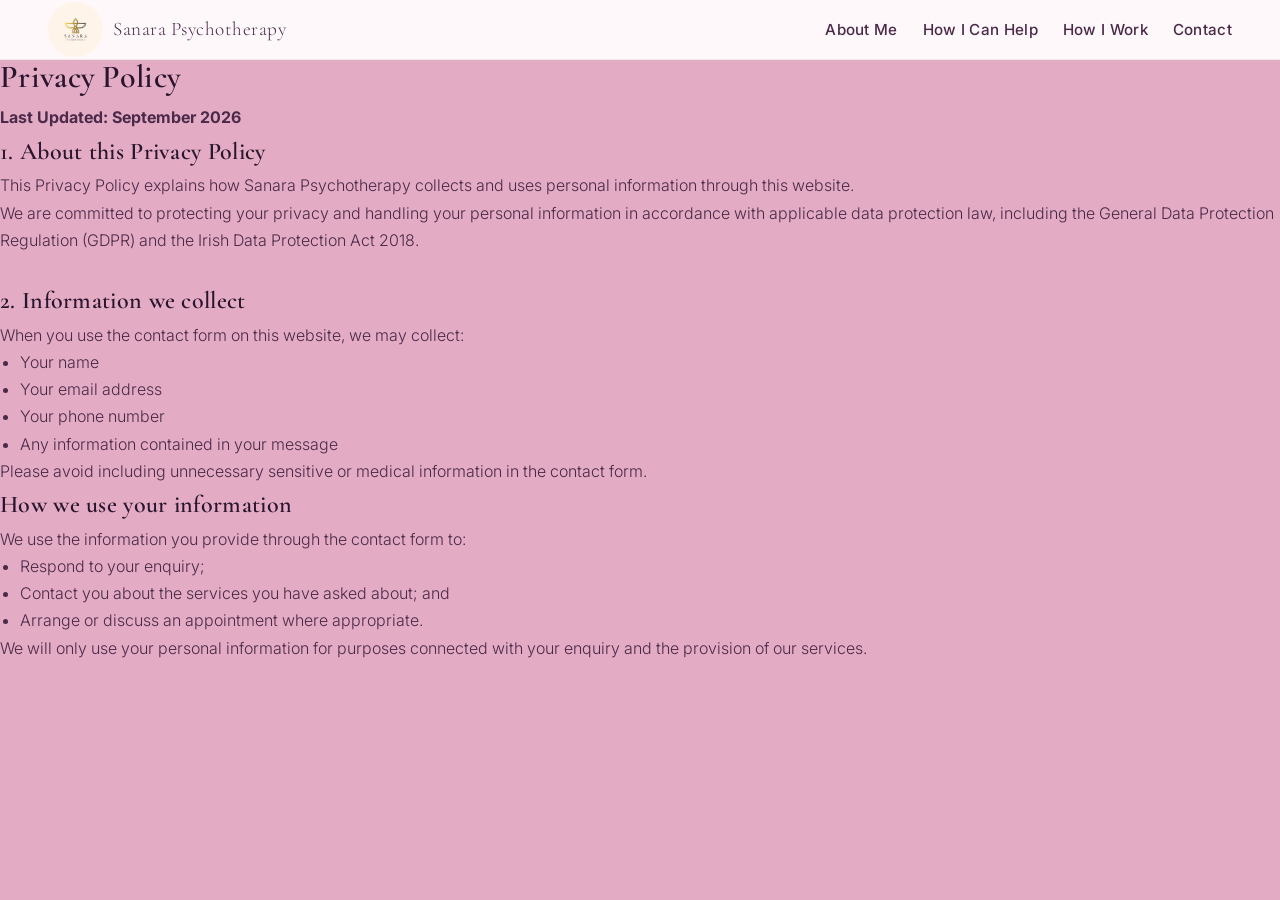
==== privacypolicy.html @ 7e59de57 "Update privacypolicy.html" ====
<!DOCTYPE html>
<html lang="en">
<head>
  <meta charset="UTF-8" />
  <link rel="stylesheet" href="styles.css">
  
  <link rel="preconnect" href="https://fonts.googleapis.com">
  <link rel="preconnect" href="https://fonts.gstatic.com" crossorigin>
  <link href="https://fonts.googleapis.com/css2?family=Cormorant+Garamond:wght@400;500;600&family=Inter:wght@300;400;500;600&display=swap" rel="stylesheet">

  <title>Sanara Psychotherapy Privacy Policy</title>

</head>
  <body>
    
    <!-- NAV BAR -->
    <nav>
        <div class="nav-logo">
          <img src="images/sanara-logo.png" alt="Sanara Psychotherapy">
          Sanara Psychotherapy
        </div>
      <div class="nav-links">
        <a href="#about">About Me</a>
        <a href="#howicanhelp">How I Can Help</a>
        <a href="#practicalinfo">How I Work</a>
        <a href="#contact">Contact</a>
      </div>
      
      <button
        class="hamburger"
        type="button"
        aria-label="Open navigation menu"
        aria-expanded="false"
        aria-controls="mobile-menu"
      >
        <span></span>
        <span></span>
        <span></span>
      </button>
    
      <div class="mobile-menu" id="mobile-menu">
        <a href="#about">About Me</a>
        <a href="#services">How I Can Help</a>
        <a href="#fees">Fees</a>
        <a href="#contact">Contact</a>
      </div>
    </nav>

    <h1>Privacy Policy</h1>

    <p><strong>Last Updated: September 2026</strong></p>
    <h2>1. About this Privacy Policy</h2>
    <p>This Privacy Policy explains how Sanara Psychotherapy collects and uses personal information through this website.</p>

    <p>We are committed to protecting your privacy and handling your personal information in accordance with applicable data protection law, 
      including the General Data Protection Regulation (GDPR) and the Irish Data Protection Act 2018.</p>

    <br>
    
    <h2>2. Information we collect</h2>
    <p>When you use the contact form on this website, we may collect:</p>
    <ul>
      <li>Your name</li>
      <li>Your email address</li>
      <li>Your phone number</li>
      <li>Any information contained in your message</li>
    </ul>
    <p>Please avoid including unnecessary sensitive or medical information in the contact form.</p>

    <h2>How we use your information</h2>
    <p>We use the information you provide through the contact form to:</p>
    <ul>
      <li>Respond to your enquiry;</li>
      <li>Contact you about the services you have asked about; and</li>
      <li>Arrange or discuss an appointment where appropriate.</li>
    </ul>
    <p>We will only use your personal information for purposes connected with your enquiry and the provision of our services.</p>
  </body>
</html>
---- styles.css ----
*{
  margin:0;
  padding:0;
  box-sizing:border-box;
}

html{
  scroll-behavior:smooth;
}

.reveal{
  opacity:0;
  transform:translateY(20px);
  transition:all 0.8s ease;
}

.reveal.active{
  opacity:1;
  transform:translateY(0);
}

body{
  font-family: 'Inter', sans-serif;
  background:#e3acc4;
  color:#4b2948;
  padding-top:50px;
  line-height:1.7;
  font-weight:300;
  overflow-x:hidden;
}

h1,h2,h3{
  font-family:'Cormorant Garamond', serif;
  font-weight:600;
  color:#29152d;
  letter-spacing:0.3px;
}

a {
  text-decoration:none;
  color:inherit;
}

    img{
      max-width:100%;
      display:block;
    }

    .container{
      width:90%;
      max-width:1100px;
      margin:auto;
    }

    section{
    padding:90px 0;
    position:relative;
  }

  section::after{
    content:"";
    width:80px;
    height:1px;
    background:#d7ddd2;
    position:absolute;
    bottom:0;
    left:50%;
    display:none;
    transform:translateX(-50%);
  }

  section:last-of-type::after{
    display:none;
  }

  .section-title{
    font-size:3.2rem;
    margin-bottom:30px;
    line-height:1.1;
    color:#29152d;
  }

/* NAV */

    nav{
      position:fixed;
      top:0;
      width:100%;
      height:60px;
      background:#fff8fb;
      backdrop-filter:blur(14px);
      display:flex;
      justify-content:space-between;
      align-items:center;
      padding:0px 48px;
      z-index:999;
      border-bottom:1px solid rgba(43,56,35,0.08);
    }

    .nav-logo img{
    height:55px;
    width:auto;
    opacity:0.95;
    object-fit:contain;
    border-radius:50%;
  }

    .nav-logo{
    display:flex;
    align-items:center;
    gap:10px;
    font-family:'Cormorant Garamond', serif;
    font-size:1.2rem;
    letter-spacing:0.5px;
    }

    .nav-links{
      display:flex;
      gap:25px;
    }

    .nav-links a:hover{
      opacity:0.6;
    }

    .nav-links a{
      position:relative;
      font-weight:500;
      font-size:0.95rem;
      letter-spacing:0.3px;
    }
    
    .nav-links a::after{
      content:"";
      position:absolute;
      left:0;
      bottom:-6px;
      width:0;
      height:1px;
      background:#361f33;
      transition:width 0.3s ease;
    }
    
    .nav-links a:hover::after{
      width:100%;
    }

/* MOBILE NAV BAR  */

.mobile-menu {
  display: none;
}

.hamburger {
  display: none;
  width: 34px;
  height: 44px;
  padding: 8px;
  border: none;
  background: transparent;
  cursor: pointer;
  flex-direction: column;
  justify-content: center;
  align-items: center;
  gap: 5px;
}

.hamburger span {
  display: block;
  width: 24px;
  height: 2px;
  background: #3f2140;
  transition: all 0.3s ease;
}

/* HERO */

    .logo{
      width:190px;
      height:190px;
      object-fit:cover;
      border-radius: 50%;
      margin:0 auto 30px;
      margin-top: 10px;
    }

    .hero{
      position:relative;
      min-height:90vh;
      background:
        url('images/beach2.jpg') center/cover no-repeat;
      display:flex;
      align-items:center;
      justify-content:center;
      text-align:center;
      color:white;
      padding:0px 20px 10px;
      isolation:isolate;
    }

    .hero::before{
      content:"";
      position:absolute;
      inset:0;
      background:rgba(255,248,251,0.35);
      z-index:-1;
    }

    .hero-content{
      max-width:850px;
      padding:10px;
      animation:fadeInUp 1.2s ease;
    }

    .hero h1{
      font-size:2.6rem;
      color:white;
      margin-bottom:12px;
      text-shadow:0 2px 12px rgba(41,21,45,0.25);
      line-height:1.1;
    }

    .tagline{
      font-size:1.3rem;
      margin-bottom:35px;
      font-style:italic;
      text-shadow:0 2px 12px rgba(41,21,45,0.25);
      color:#f4f4f4;
    }

/* INTRO */

    .intro {
      background: #f7dce8;
      padding-top: 30px;
      padding-bottom:40px;
      text-align: center;
    } 

    .btn{
      display:inline-block;
      background: #4b2948;
      color:white;
      padding: 14px 30px;
      border-radius:50px;
      font-weight:600;
      letter-spacing: 0.3px;
      transition:all 0.35s ease;
      box-shadow:0 10px 25px rgba(0,0,0,0.08);
      margin:10px 0 30px;
      text-decoration: none;
    }

      .btn:hover{
    background: #752b6d;
    transform:translateY(-3px);
    box-shadow: 0 12px 25px rgba(75, 41, 72, 0.2);
  }


/* ABOUT */

.about{
  background:#fff8fb;
  position:relative;
  display:block;
  width:100%;
  padding-top:40px;
}

.about-image{
  float:left;
  width:36%;
  margin:5px 45px 25px 0;
}

.about-image img{
  width:100%;
  height:550px;
  object-fit: cover;
  object-position: center bottom;
  border-radius:30px;
  box-shadow: 0 20px 50px rgba(75, 41, 72, 0.12);
}

/* QUALIFICATIONS */

.qualifications{
  background:#f7dce8;
    }

  ul{
    padding-left:20px;
  }

.qual-images {
  width:180px;
}

.qual-images img {
  width:100%;
  height:auto;
  object-fit:contain;
}

/* WHY SANARA */

.whysanara{
  background:#f9e8f0;
}

.why-sanara-layout{
  display:grid;
  grid-template-columns:1fr 36%;
  gap:60px;
  align-items:center;
}

.why-sanara-text{
  max-width:650px;
}

.cblossom-image{
  width:100%;
}

.cblossom-image img{
  width:100%;
  height:350px;
  object-fit: cover;
  object-position: center;
  border-radius:30px;
  box-shadow: 0 20px 50px rgba(75, 41, 72, 0.12);
}


/* HOW I WORK */

.howiwork{
  background:
  url('images/pinkandblue.jpg') center/cover no-repeat;
  isolation:isolate;
    }

.howiwork::before{
  content:"";
  position:absolute;
  inset:0;
  background:rgba(255,248,251,0.45);
  z-index:-1;
}

/* HOW I CAN HELP */

.howicanhelp{
  background:#f1d1df;
}

.qual-card{
  background:white;
  padding:40px;
  border-radius:24px;
  border:1px solid rgba(43,56,35,0.06);
  box-shadow:0 8px 30px rgba(0,0,0,0.04);
  transition:0.3s ease;
}

    .qual-card:hover{
  transform:translateY(-5px);
}

.qual-card h3{
  margin-bottom:20px;
  font-size:2rem;
}

.help-grid {
  display: grid;
  grid-template-columns: repeat(2, 1fr);
  gap: 25px;
  margin-top: 40px;
  align-items: start;
}

/* .help-grid .card {
  width: 100%;
  height: 100%;
  box-sizing: border-box;
} */

.help-card {
  background: #ffffff;
  border: 1px solid rgba(75, 41, 72, 0.15);
  border-radius: 8px;
  overflow: hidden;
  transition: box-shadow 0.3s ease;
}

.help-card:hover {
  box-shadow: 0 6px 20px rgba(75, 41, 72, 0.08);
}

.help-header {
  width: 100%;
  border: none;
  background: transparent;
  padding: 24px 28px;

  display: flex;
  align-items: center;
  justify-content: space-between;

  text-align: left;
  cursor: pointer;

  font-family: "Cormorant Garamond", serif;
  font-size: 1.5rem;
  font-weight: 500;
  color: #4b2948;

  transition: background 0.3s ease;
}

.help-header:hover {
  background: rgba(75, 41, 72, 0.04);
}

.accordion-icon {
  font-family: "Inter", sans-serif;
  font-size: 1.5rem;
  font-weight: 300;
  line-height: 1;

  transition: transform 0.3s ease;
}

.help-content {
  max-height:0;
  overflow:hidden;
  opacity:0;
  transition: max-height 0.4s ease, opacity 0.3s ease;
  /* display: grid;
  grid-template-rows: 0fr;
  transition: grid-template-rows 0.4s ease; */
}

.help-content p{
  margin:0;
  padding:0 28px 16px;
  line-height:1.7;
}

.help-content p:first-child{
  padding-top:5px;
}

/* open accordion */

.help-card.open .help-content {
  max-height:500px;
  opacity:1;
  padding-bottom:10px;
}

.help-card.open .accordion-icon {
  transform: rotate(45deg);
}

.help-card.open .help-header {
  background: rgba(75, 41, 72, 0.03);
}

/* mobile help cards */

@media (max-width: 768px) {

  .help-grid {
    grid-template-columns: 1fr;
    gap: 12px;
  }

  .help-header {
    padding: 20px;
    font-size: 1.35rem;
  }

  .help-content p {
    padding-left: 20px;
    padding-right: 20px;
  }
}

/* CTA */

.cta{
  background:#f7dce8;
}

/* PRACTICAL INFO */

.practicalinfo{
  background:#f9e8f0;
}

.room-image{
  float:right;
  width:36%;
  margin:5px 45px 25px 0;
}

.room-image img{
  width:100%;
  height:400px;
  object-fit: cover;
  object-position: center bottom;
  border-radius:30px;
  box-shadow: 0 20px 50px rgba(75, 41, 72, 0.12);
}

/* CONTACT */

.contact{
  background:#fff8fb;
}

.contact-wrapper{
  display:grid;
  grid-template-columns:1fr 1fr;
  gap:60px;
  margin-top:50px;
  align-items:start;
}

  .contact-details p{
    margin-bottom:24px;
  }

.contact-details a{
  color:#000000;
  display: inline-block;
  text-decoration: none;
  transition: all 0.3s ease;
}

.contact-details a:hover{
  color: #6ab6f7;
  transform: translateX(4px);
}

.contact-icon {
  width: 20px;
  height: 20px;
  transition: all 0.3s ease;
}

.contact-container {
  display: flex;
  align-items: center;
  gap: 8px;
}

  form{
    width:100%;
    display:flex;
    flex-direction:column;
    background:rgba(255,255,255,0.25);
    padding:30px;
    border-radius:15px;
  }

  input,
  textarea{
    width:100%;
    padding:18px;
    margin-bottom:18px;
    border:none;
    border-radius:14px;
    font-family:'Cormorant', serif;
  }

      input:focus,
  textarea:focus{
    outline:none;
    background:white;
    box-shadow:0 0 0 2px rgba(43,56,35,0.12);
  }

  textarea{
    min-height:180px;
    resize:vertical;
  }

  button{
    width:100%;
    padding:12px;
    border:none;
    border-radius:10px;
    background:#630558;
    color:white;
    cursor:pointer;
  }

  fieldset{
    border:none;
    padding:0;
  }


/* FOOTER */

footer{
  background:#29152d;
  color: white;
  padding: 50px 20px;
  text-align: center;
}

  footer p{
    margin-bottom:10px;
  }

.footer-link {
  display: inline-flex;
  align-items: center;
  justify-content: center;
  text-decoration: none;
}

.footer-icon {
  width: 30px;
  height: 30px;
  transition: all 0.3s ease;
}

.footer-link:hover .footer-icon {
  stroke: #752b6d;
  transform: scale(1.1);
}
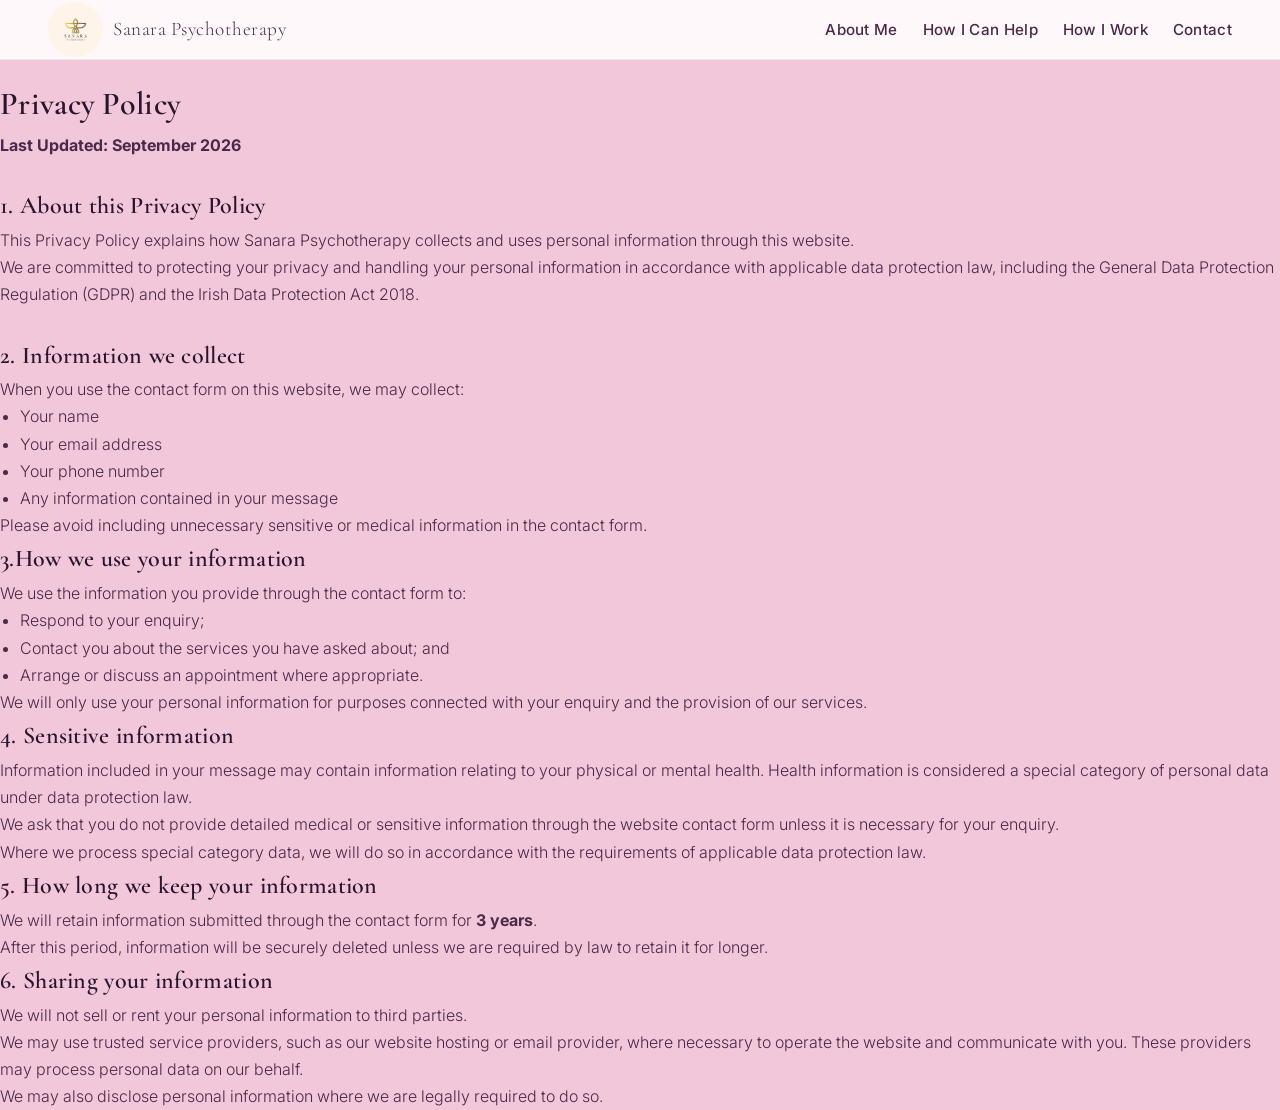
==== commit d9a8f5a3: "Update privacypolicy.html" ====
--- a/privacypolicy.html
+++ b/privacypolicy.html
@@ -46,9 +46,11 @@
       </div>
     </nav>
 
+    <br>
     <h1>Privacy Policy</h1>
 
     <p><strong>Last Updated: September 2026</strong></p>
+    <br>
     <h2>1. About this Privacy Policy</h2>
     <p>This Privacy Policy explains how Sanara Psychotherapy collects and uses personal information through this website.</p>
 
@@ -67,7 +69,7 @@
     </ul>
     <p>Please avoid including unnecessary sensitive or medical information in the contact form.</p>
 
-    <h2>How we use your information</h2>
+    <h2>3.How we use your information</h2>
     <p>We use the information you provide through the contact form to:</p>
     <ul>
       <li>Respond to your enquiry;</li>
@@ -75,6 +77,22 @@
       <li>Arrange or discuss an appointment where appropriate.</li>
     </ul>
     <p>We will only use your personal information for purposes connected with your enquiry and the provision of our services.</p>
+
+    <h2>4. Sensitive information</h2>
+    <p>Information included in your message may contain information relating to your physical or mental health. 
+      Health information is considered a special category of personal data under data protection law.</p>
+    <p>We ask that you do not provide detailed medical or sensitive information through the website contact form unless it is necessary for your enquiry.</p>
+    <p>Where we process special category data, we will do so in accordance with the requirements of applicable data protection law.</p>
+
+    <h2>5. How long we keep your information</h2>
+    <p>We will retain information submitted through the contact form for <b>3 years</b>.</p>
+    <p>After this period, information will be securely deleted unless we are required by law to retain it for longer.</p>
+
+    <h2>6. Sharing your information</h2>
+    <p>We will not sell or rent your personal information to third parties.</p>
+    <p>We may use trusted service providers, such as our website hosting or email provider, 
+      where necessary to operate the website and communicate with you. These providers may process personal data on our behalf.</p>
+    <p>We may also disclose personal information where we are legally required to do so.</p>
   </body>
 </html>
 
--- a/styles.css
+++ b/styles.css
@@ -21,7 +21,7 @@
 
 body{
   font-family: 'Inter', sans-serif;
-  background:#e3acc4;
+  background:#f2c7da;
   color:#4b2948;
   padding-top:50px;
   line-height:1.7;
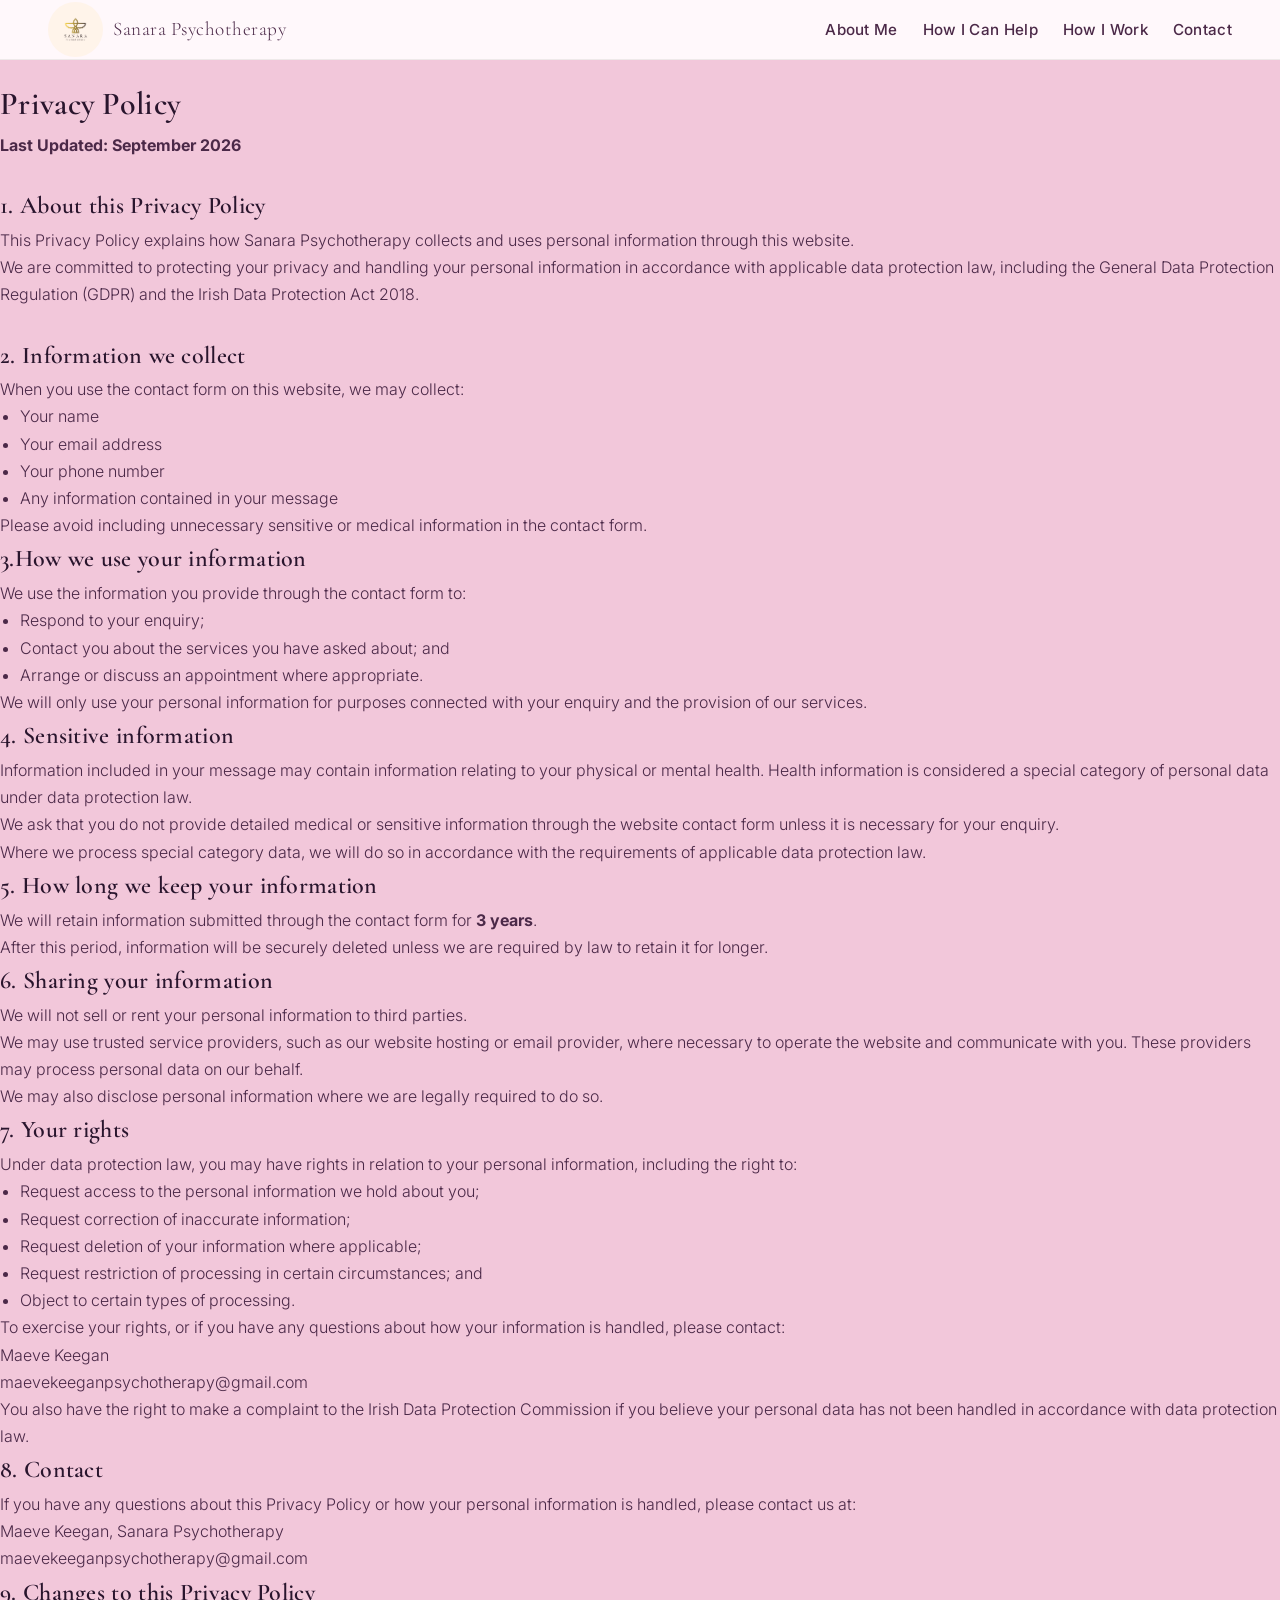
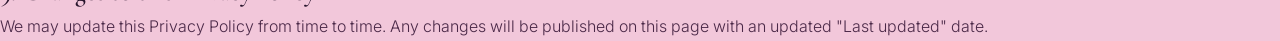
==== commit bc97424e: "private policy written" ====
--- a/privacypolicy.html
+++ b/privacypolicy.html
@@ -93,8 +93,28 @@
     <p>We may use trusted service providers, such as our website hosting or email provider, 
       where necessary to operate the website and communicate with you. These providers may process personal data on our behalf.</p>
     <p>We may also disclose personal information where we are legally required to do so.</p>
+
+    <h2>7. Your rights</h2>
+    <p>Under data protection law, you may have rights in relation to your personal information, including the right to:</p>
+    <ul>
+      <li>Request access to the personal information we hold about you;</li>
+      <li>Request correction of inaccurate information;</li>
+      <li>Request deletion of your information where applicable;</li>
+      <li>Request restriction of processing in certain circumstances; and</li>
+      <li>Object to certain types of processing.</li>
+    </ul>
+    <p>To exercise your rights, or if you have any questions about how your information is handled, please contact:</p>
+    <p>Maeve Keegan</p>
+    <p>maevekeeganpsychotherapy@gmail.com</p>
+    <p>You also have the right to make a complaint to the Irish Data Protection Commission if you believe your personal data has not 
+      been handled in accordance with data protection law.</p>
+
+    <h2>8. Contact</h2>
+    <p>If you have any questions about this Privacy Policy or how your personal information is handled, please contact us at:</p>
+    <p>Maeve Keegan, Sanara Psychotherapy</p>
+    <p>maevekeeganpsychotherapy@gmail.com</p>
+
+    <h2>9. Changes to this Privacy Policy</h2>
+    <p>We may update this Privacy Policy from time to time. Any changes will be published on this page with an updated "Last updated" date.</p>
   </body>
 </html>
-
-    
-    
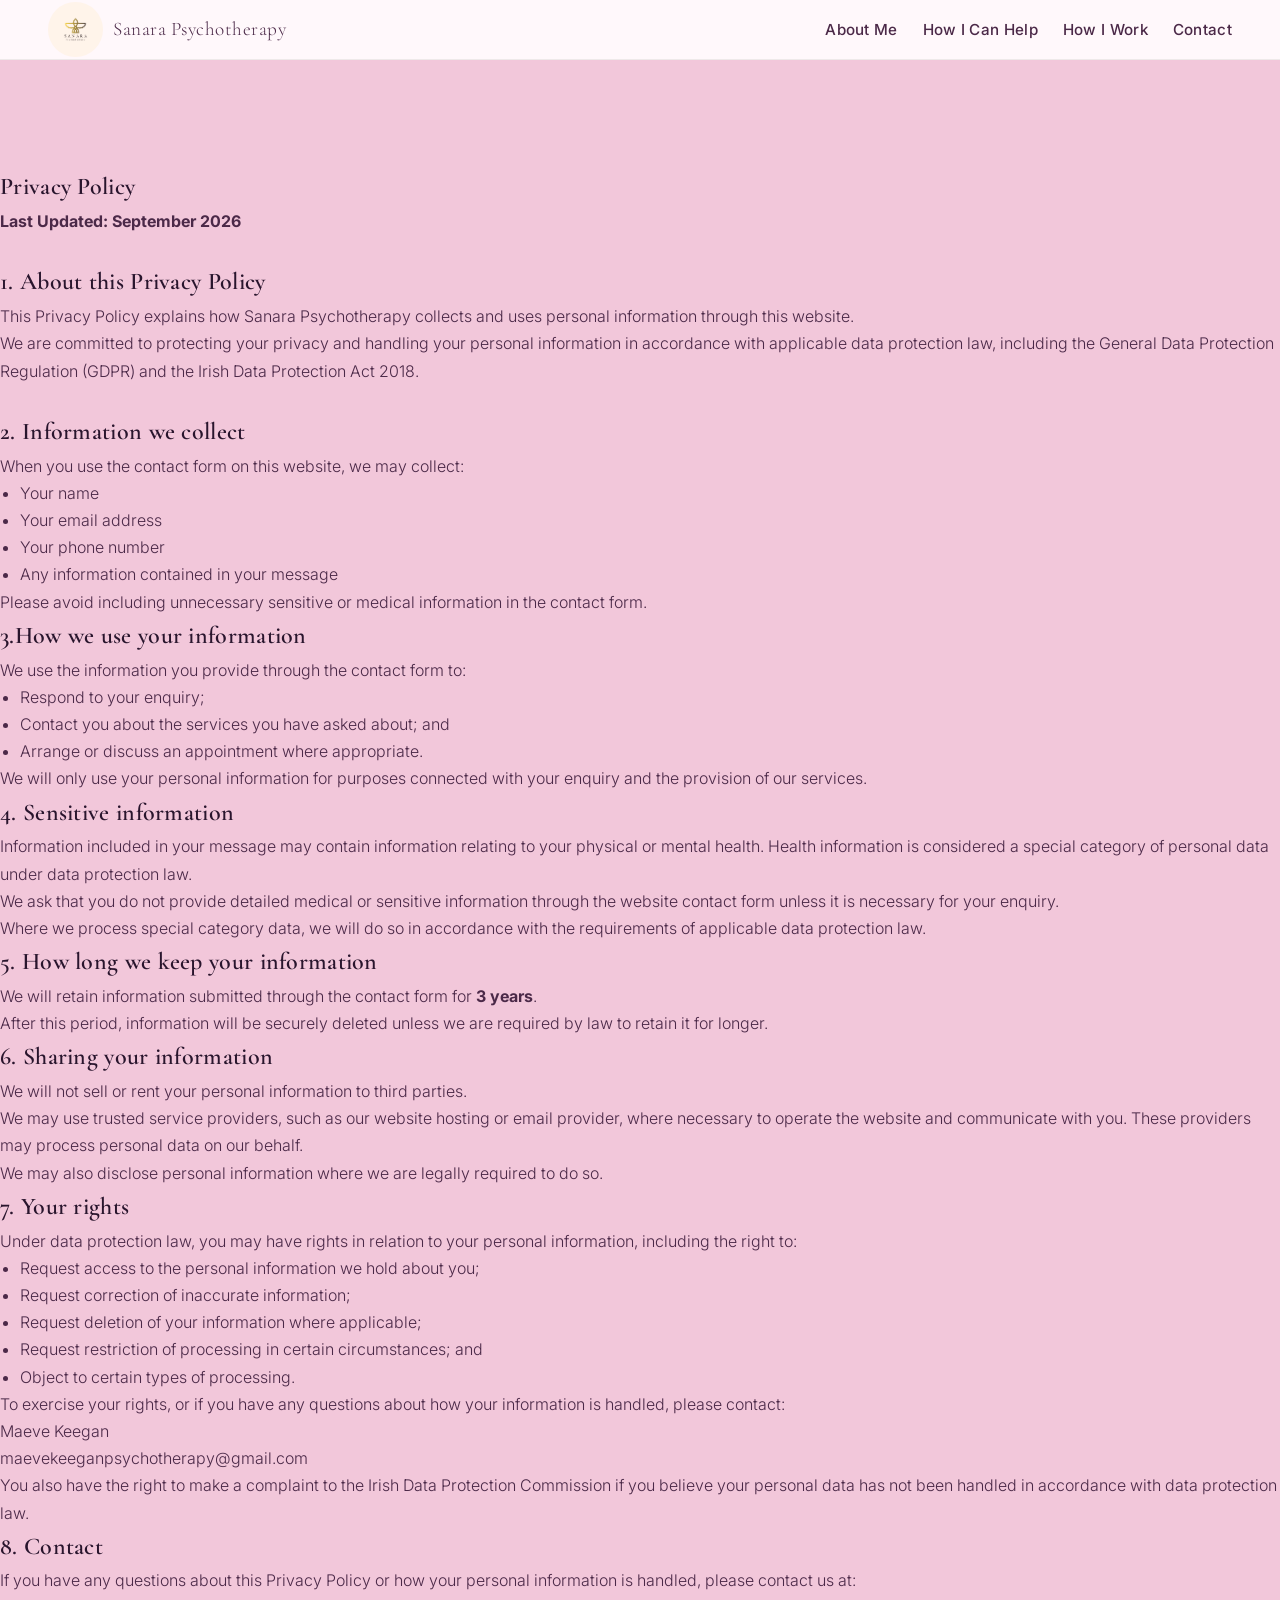
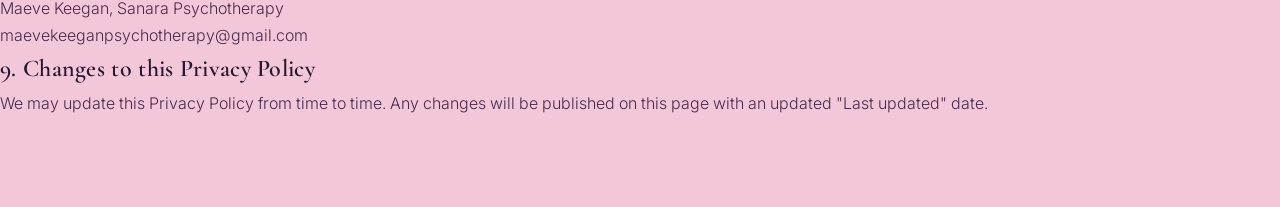
==== commit ac2a3663: "Update privacypolicy.html" ====
--- a/privacypolicy.html
+++ b/privacypolicy.html
@@ -47,74 +47,76 @@
     </nav>
 
     <br>
-    <h1>Privacy Policy</h1>
-
-    <p><strong>Last Updated: September 2026</strong></p>
-    <br>
-    <h2>1. About this Privacy Policy</h2>
-    <p>This Privacy Policy explains how Sanara Psychotherapy collects and uses personal information through this website.</p>
-
-    <p>We are committed to protecting your privacy and handling your personal information in accordance with applicable data protection law, 
-      including the General Data Protection Regulation (GDPR) and the Irish Data Protection Act 2018.</p>
-
-    <br>
-    
-    <h2>2. Information we collect</h2>
-    <p>When you use the contact form on this website, we may collect:</p>
-    <ul>
-      <li>Your name</li>
-      <li>Your email address</li>
-      <li>Your phone number</li>
-      <li>Any information contained in your message</li>
-    </ul>
-    <p>Please avoid including unnecessary sensitive or medical information in the contact form.</p>
-
-    <h2>3.How we use your information</h2>
-    <p>We use the information you provide through the contact form to:</p>
-    <ul>
-      <li>Respond to your enquiry;</li>
-      <li>Contact you about the services you have asked about; and</li>
-      <li>Arrange or discuss an appointment where appropriate.</li>
-    </ul>
-    <p>We will only use your personal information for purposes connected with your enquiry and the provision of our services.</p>
-
-    <h2>4. Sensitive information</h2>
-    <p>Information included in your message may contain information relating to your physical or mental health. 
-      Health information is considered a special category of personal data under data protection law.</p>
-    <p>We ask that you do not provide detailed medical or sensitive information through the website contact form unless it is necessary for your enquiry.</p>
-    <p>Where we process special category data, we will do so in accordance with the requirements of applicable data protection law.</p>
-
-    <h2>5. How long we keep your information</h2>
-    <p>We will retain information submitted through the contact form for <b>3 years</b>.</p>
-    <p>After this period, information will be securely deleted unless we are required by law to retain it for longer.</p>
-
-    <h2>6. Sharing your information</h2>
-    <p>We will not sell or rent your personal information to third parties.</p>
-    <p>We may use trusted service providers, such as our website hosting or email provider, 
-      where necessary to operate the website and communicate with you. These providers may process personal data on our behalf.</p>
-    <p>We may also disclose personal information where we are legally required to do so.</p>
-
-    <h2>7. Your rights</h2>
-    <p>Under data protection law, you may have rights in relation to your personal information, including the right to:</p>
-    <ul>
-      <li>Request access to the personal information we hold about you;</li>
-      <li>Request correction of inaccurate information;</li>
-      <li>Request deletion of your information where applicable;</li>
-      <li>Request restriction of processing in certain circumstances; and</li>
-      <li>Object to certain types of processing.</li>
-    </ul>
-    <p>To exercise your rights, or if you have any questions about how your information is handled, please contact:</p>
-    <p>Maeve Keegan</p>
-    <p>maevekeeganpsychotherapy@gmail.com</p>
-    <p>You also have the right to make a complaint to the Irish Data Protection Commission if you believe your personal data has not 
-      been handled in accordance with data protection law.</p>
-
-    <h2>8. Contact</h2>
-    <p>If you have any questions about this Privacy Policy or how your personal information is handled, please contact us at:</p>
-    <p>Maeve Keegan, Sanara Psychotherapy</p>
-    <p>maevekeeganpsychotherapy@gmail.com</p>
-
-    <h2>9. Changes to this Privacy Policy</h2>
-    <p>We may update this Privacy Policy from time to time. Any changes will be published on this page with an updated "Last updated" date.</p>
+    <section class="privacypolicy">
+      <h1>Privacy Policy</h1>
+  
+      <p><strong>Last Updated: September 2026</strong></p>
+      <br>
+      <h2>1. About this Privacy Policy</h2>
+      <p>This Privacy Policy explains how Sanara Psychotherapy collects and uses personal information through this website.</p>
+  
+      <p>We are committed to protecting your privacy and handling your personal information in accordance with applicable data protection law, 
+        including the General Data Protection Regulation (GDPR) and the Irish Data Protection Act 2018.</p>
+  
+      <br>
+      
+      <h2>2. Information we collect</h2>
+      <p>When you use the contact form on this website, we may collect:</p>
+      <ul>
+        <li>Your name</li>
+        <li>Your email address</li>
+        <li>Your phone number</li>
+        <li>Any information contained in your message</li>
+      </ul>
+      <p>Please avoid including unnecessary sensitive or medical information in the contact form.</p>
+  
+      <h2>3.How we use your information</h2>
+      <p>We use the information you provide through the contact form to:</p>
+      <ul>
+        <li>Respond to your enquiry;</li>
+        <li>Contact you about the services you have asked about; and</li>
+        <li>Arrange or discuss an appointment where appropriate.</li>
+      </ul>
+      <p>We will only use your personal information for purposes connected with your enquiry and the provision of our services.</p>
+  
+      <h2>4. Sensitive information</h2>
+      <p>Information included in your message may contain information relating to your physical or mental health. 
+        Health information is considered a special category of personal data under data protection law.</p>
+      <p>We ask that you do not provide detailed medical or sensitive information through the website contact form unless it is necessary for your enquiry.</p>
+      <p>Where we process special category data, we will do so in accordance with the requirements of applicable data protection law.</p>
+  
+      <h2>5. How long we keep your information</h2>
+      <p>We will retain information submitted through the contact form for <b>3 years</b>.</p>
+      <p>After this period, information will be securely deleted unless we are required by law to retain it for longer.</p>
+  
+      <h2>6. Sharing your information</h2>
+      <p>We will not sell or rent your personal information to third parties.</p>
+      <p>We may use trusted service providers, such as our website hosting or email provider, 
+        where necessary to operate the website and communicate with you. These providers may process personal data on our behalf.</p>
+      <p>We may also disclose personal information where we are legally required to do so.</p>
+  
+      <h2>7. Your rights</h2>
+      <p>Under data protection law, you may have rights in relation to your personal information, including the right to:</p>
+      <ul>
+        <li>Request access to the personal information we hold about you;</li>
+        <li>Request correction of inaccurate information;</li>
+        <li>Request deletion of your information where applicable;</li>
+        <li>Request restriction of processing in certain circumstances; and</li>
+        <li>Object to certain types of processing.</li>
+      </ul>
+      <p>To exercise your rights, or if you have any questions about how your information is handled, please contact:</p>
+      <p>Maeve Keegan</p>
+      <p>maevekeeganpsychotherapy@gmail.com</p>
+      <p>You also have the right to make a complaint to the Irish Data Protection Commission if you believe your personal data has not 
+        been handled in accordance with data protection law.</p>
+  
+      <h2>8. Contact</h2>
+      <p>If you have any questions about this Privacy Policy or how your personal information is handled, please contact us at:</p>
+      <p>Maeve Keegan, Sanara Psychotherapy</p>
+      <p>maevekeeganpsychotherapy@gmail.com</p>
+  
+      <h2>9. Changes to this Privacy Policy</h2>
+      <p>We may update this Privacy Policy from time to time. Any changes will be published on this page with an updated "Last updated" date.</p>
+    </section>
   </body>
 </html>
--- a/styles.css
+++ b/styles.css
@@ -636,3 +636,11 @@
   stroke: #752b6d;
   transform: scale(1.1);
 }
+
+/* PRIVACY POLICY */
+
+.privacypolicy {
+    padding:90px 0;
+    position:relative;
+}
+  
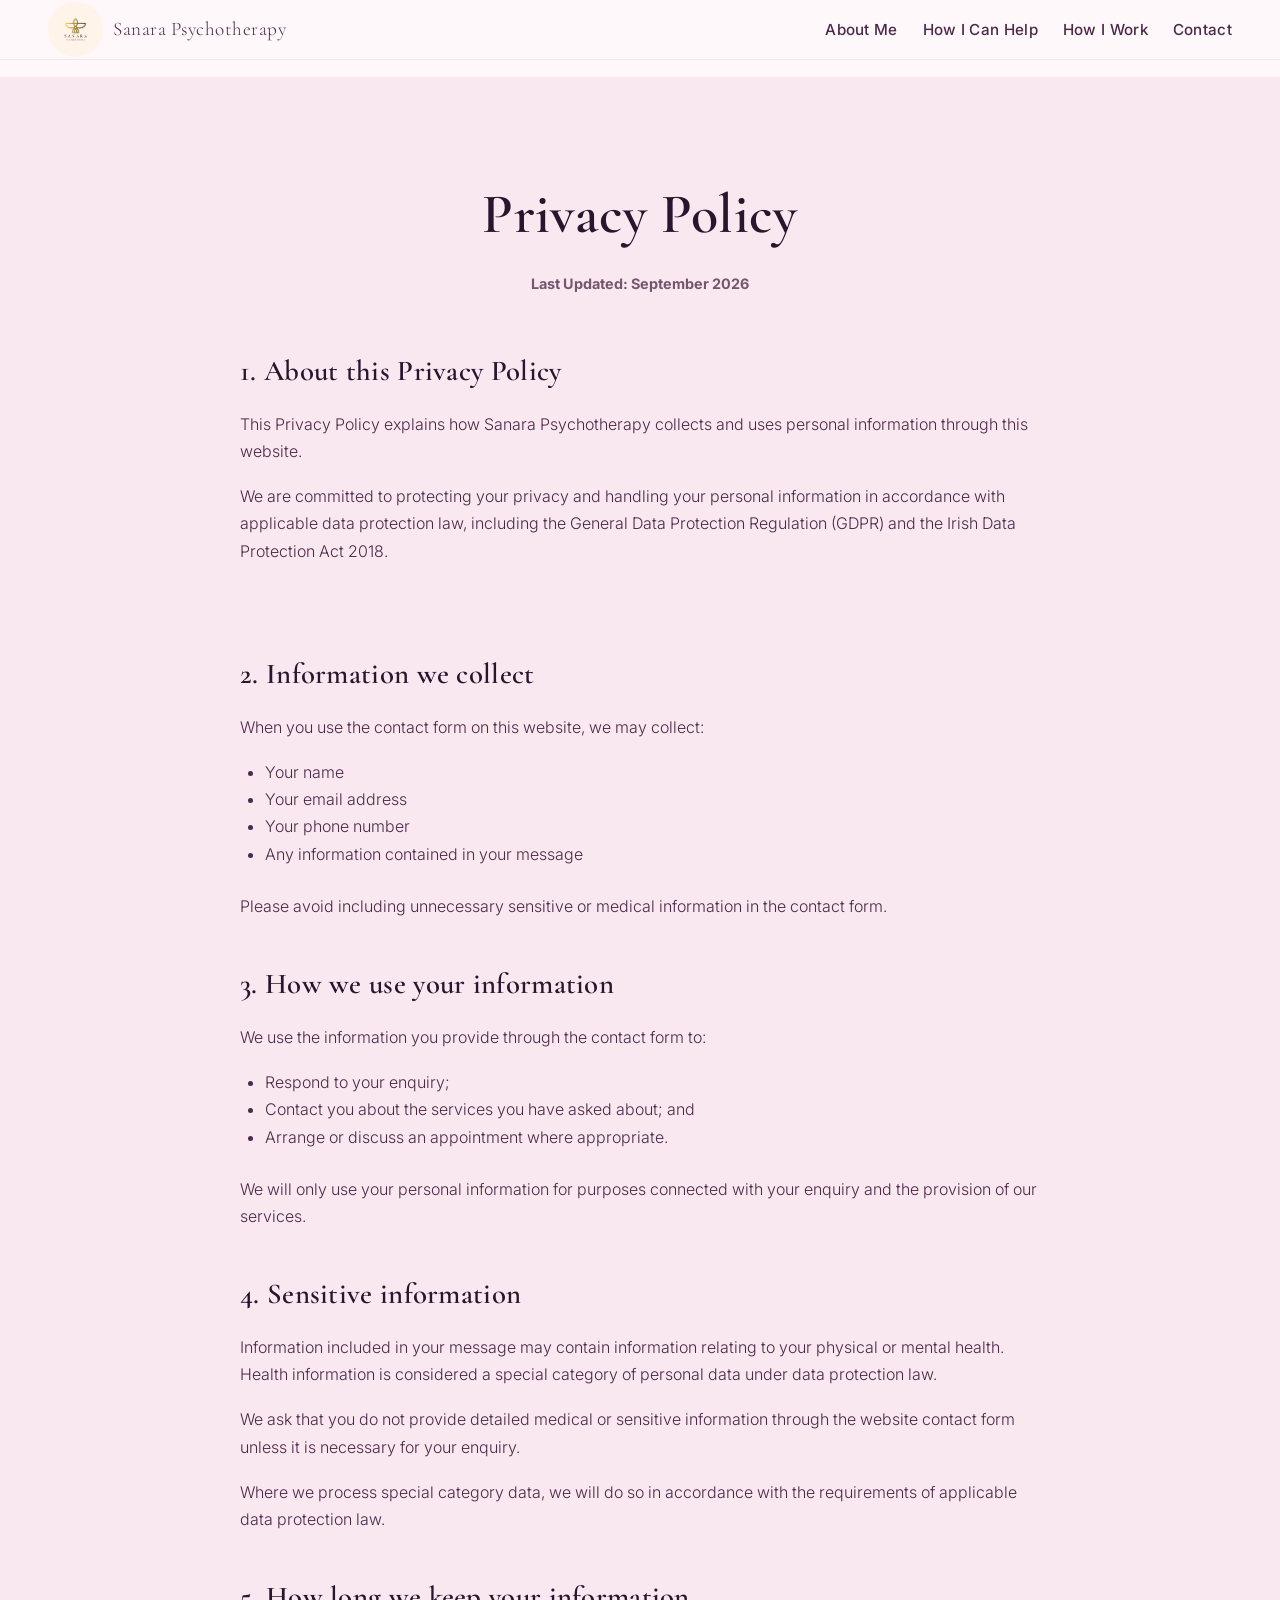
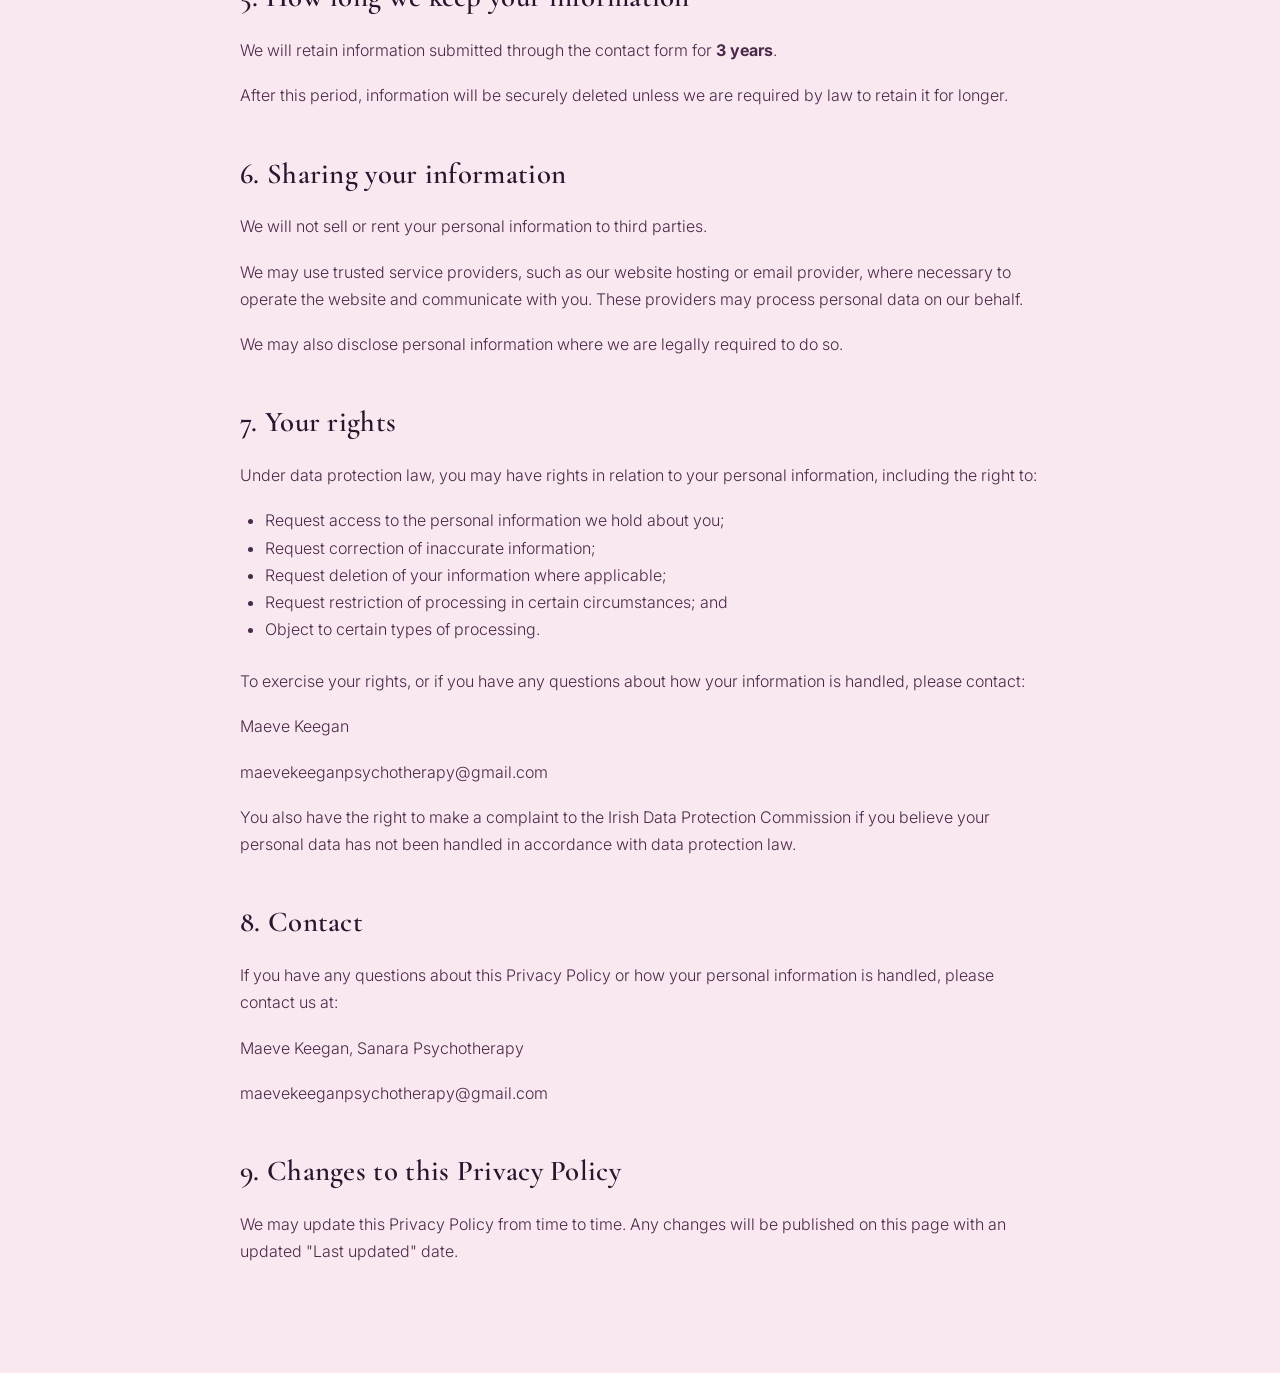
==== commit e02282ec: "editing errors" ====
--- a/privacypolicy.html
+++ b/privacypolicy.html
@@ -51,7 +51,6 @@
       <h1>Privacy Policy</h1>
   
       <p><strong>Last Updated: September 2026</strong></p>
-      <br>
       <h2>1. About this Privacy Policy</h2>
       <p>This Privacy Policy explains how Sanara Psychotherapy collects and uses personal information through this website.</p>
   
@@ -70,7 +69,7 @@
       </ul>
       <p>Please avoid including unnecessary sensitive or medical information in the contact form.</p>
   
-      <h2>3.How we use your information</h2>
+      <h2>3. How we use your information</h2>
       <p>We use the information you provide through the contact form to:</p>
       <ul>
         <li>Respond to your enquiry;</li>
--- a/styles.css
+++ b/styles.css
@@ -21,7 +21,7 @@
 
 body{
   font-family: 'Inter', sans-serif;
-  background:#f2c7da;
+  background:#fff8fb;
   color:#4b2948;
   padding-top:50px;
   line-height:1.7;
@@ -640,7 +640,41 @@
 /* PRIVACY POLICY */
 
 .privacypolicy {
-    padding:90px 0;
-    position:relative;
-}
-  
+  background: #f9e8f0;
+  padding: 90px 20px;
+}
+
+.privacypolicy h1 {
+  font-size: 3.5rem;
+  text-align: center;
+  margin-bottom: 10px;
+}
+
+.privacypolicy > p:first-of-type {
+  text-align: center;
+  font-size: 0.9rem;
+  color: #76566f;
+  margin-bottom: 50px;
+}
+
+.privacypolicy h2 {
+  max-width: 800px;
+  margin: 40px auto 15px;
+  font-size: 1.8rem;
+}
+
+.privacypolicy p,
+.privacypolicy ul {
+  max-width: 800px;
+  margin-left: auto;
+  margin-right: auto;
+}
+
+.privacypolicy p {
+  margin-bottom: 18px;
+}
+
+.privacypolicy ul {
+  padding-left: 25px;
+  margin-bottom: 25px;
+}
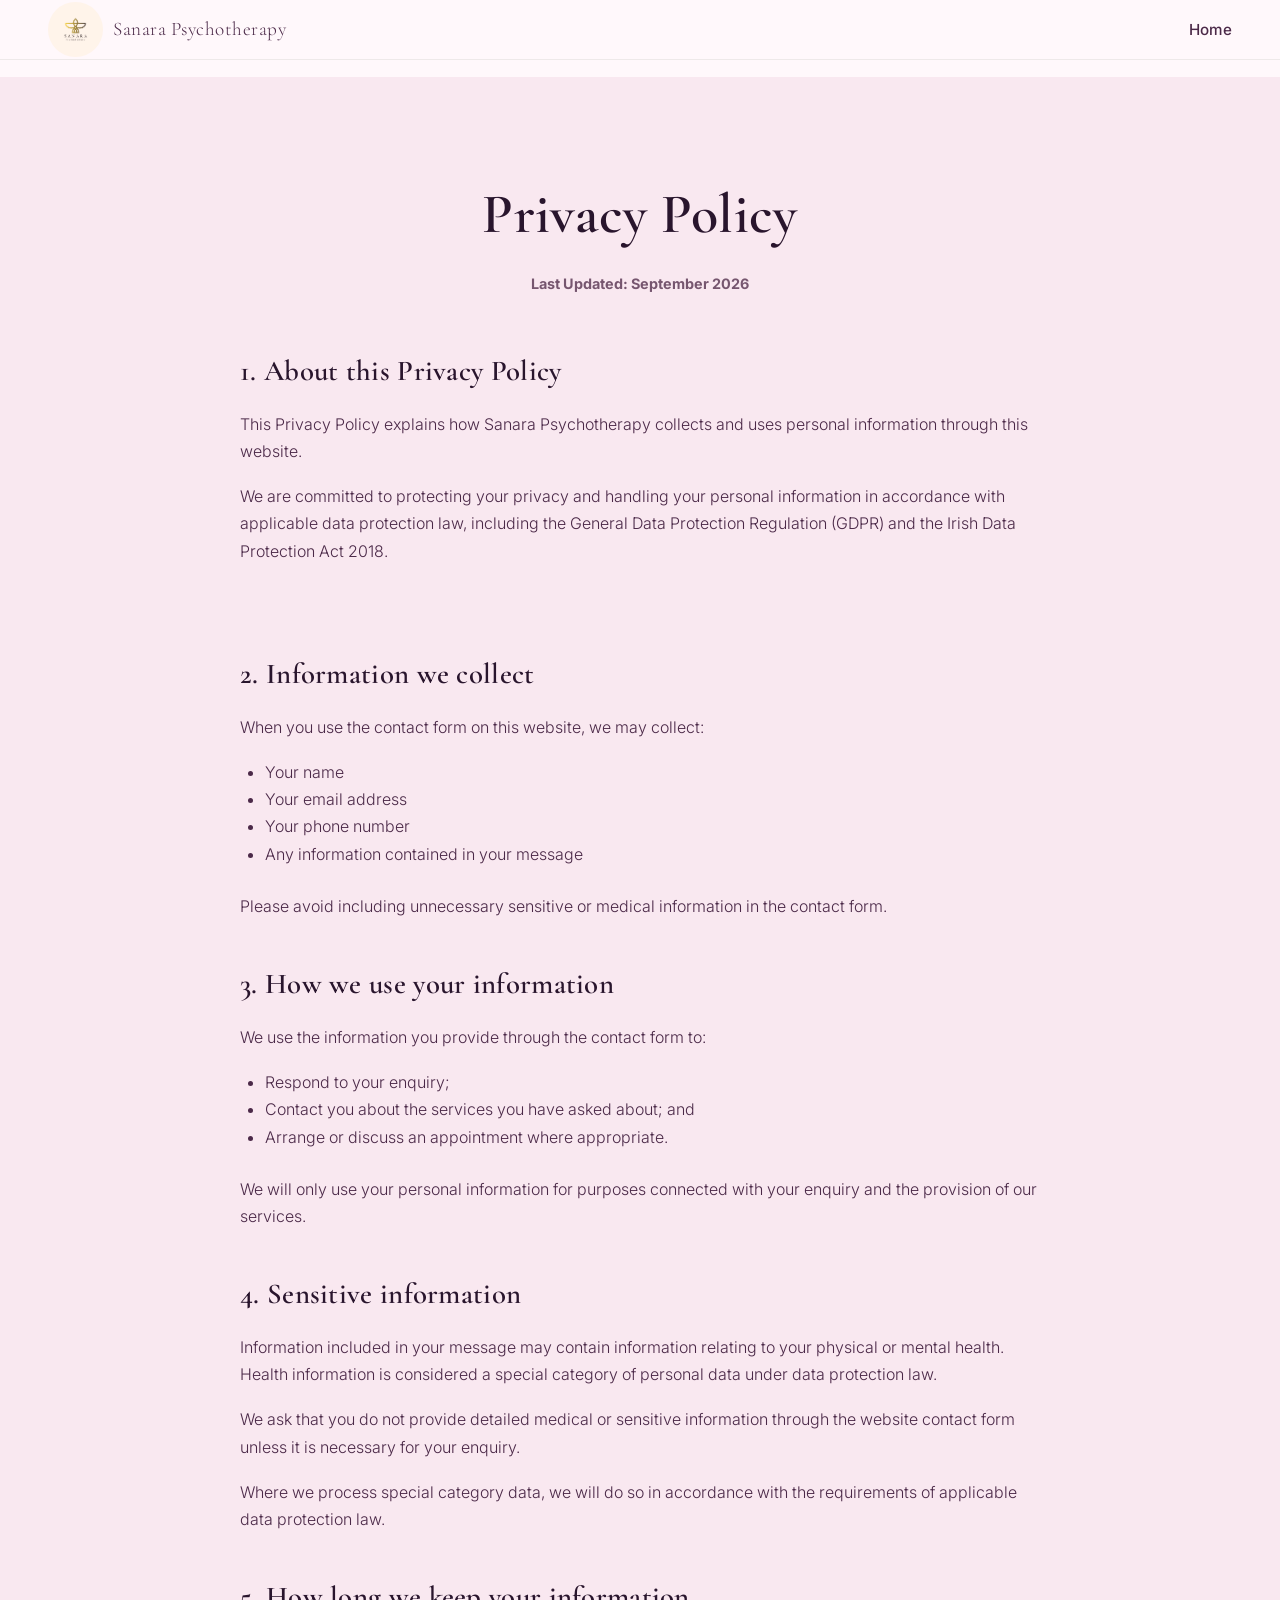
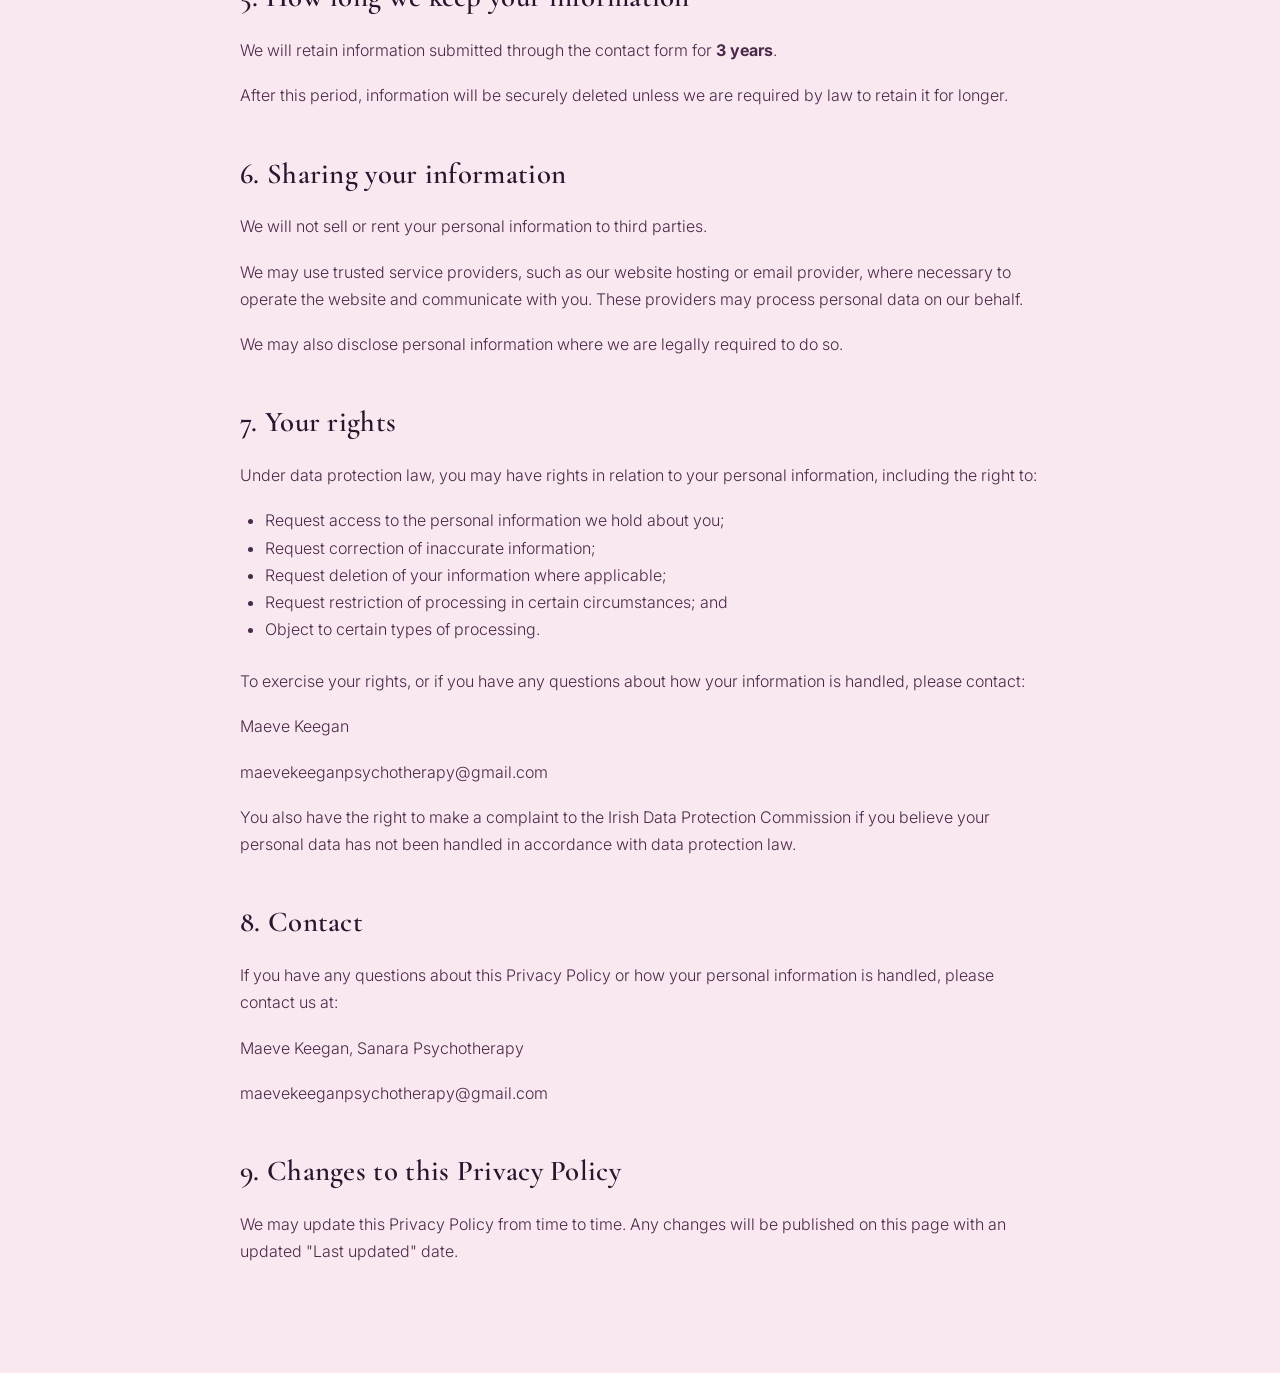
==== commit 489874b6: "Update privacypolicy.html" ====
--- a/privacypolicy.html
+++ b/privacypolicy.html
@@ -20,10 +20,7 @@
           Sanara Psychotherapy
         </div>
       <div class="nav-links">
-        <a href="#about">About Me</a>
-        <a href="#howicanhelp">How I Can Help</a>
-        <a href="#practicalinfo">How I Work</a>
-        <a href="#contact">Contact</a>
+        <a href="index.html">Home</a>
       </div>
       
       <button
@@ -39,10 +36,7 @@
       </button>
     
       <div class="mobile-menu" id="mobile-menu">
-        <a href="#about">About Me</a>
-        <a href="#services">How I Can Help</a>
-        <a href="#fees">Fees</a>
-        <a href="#contact">Contact</a>
+        <a href="index.html">Home</a>
       </div>
     </nav>
 
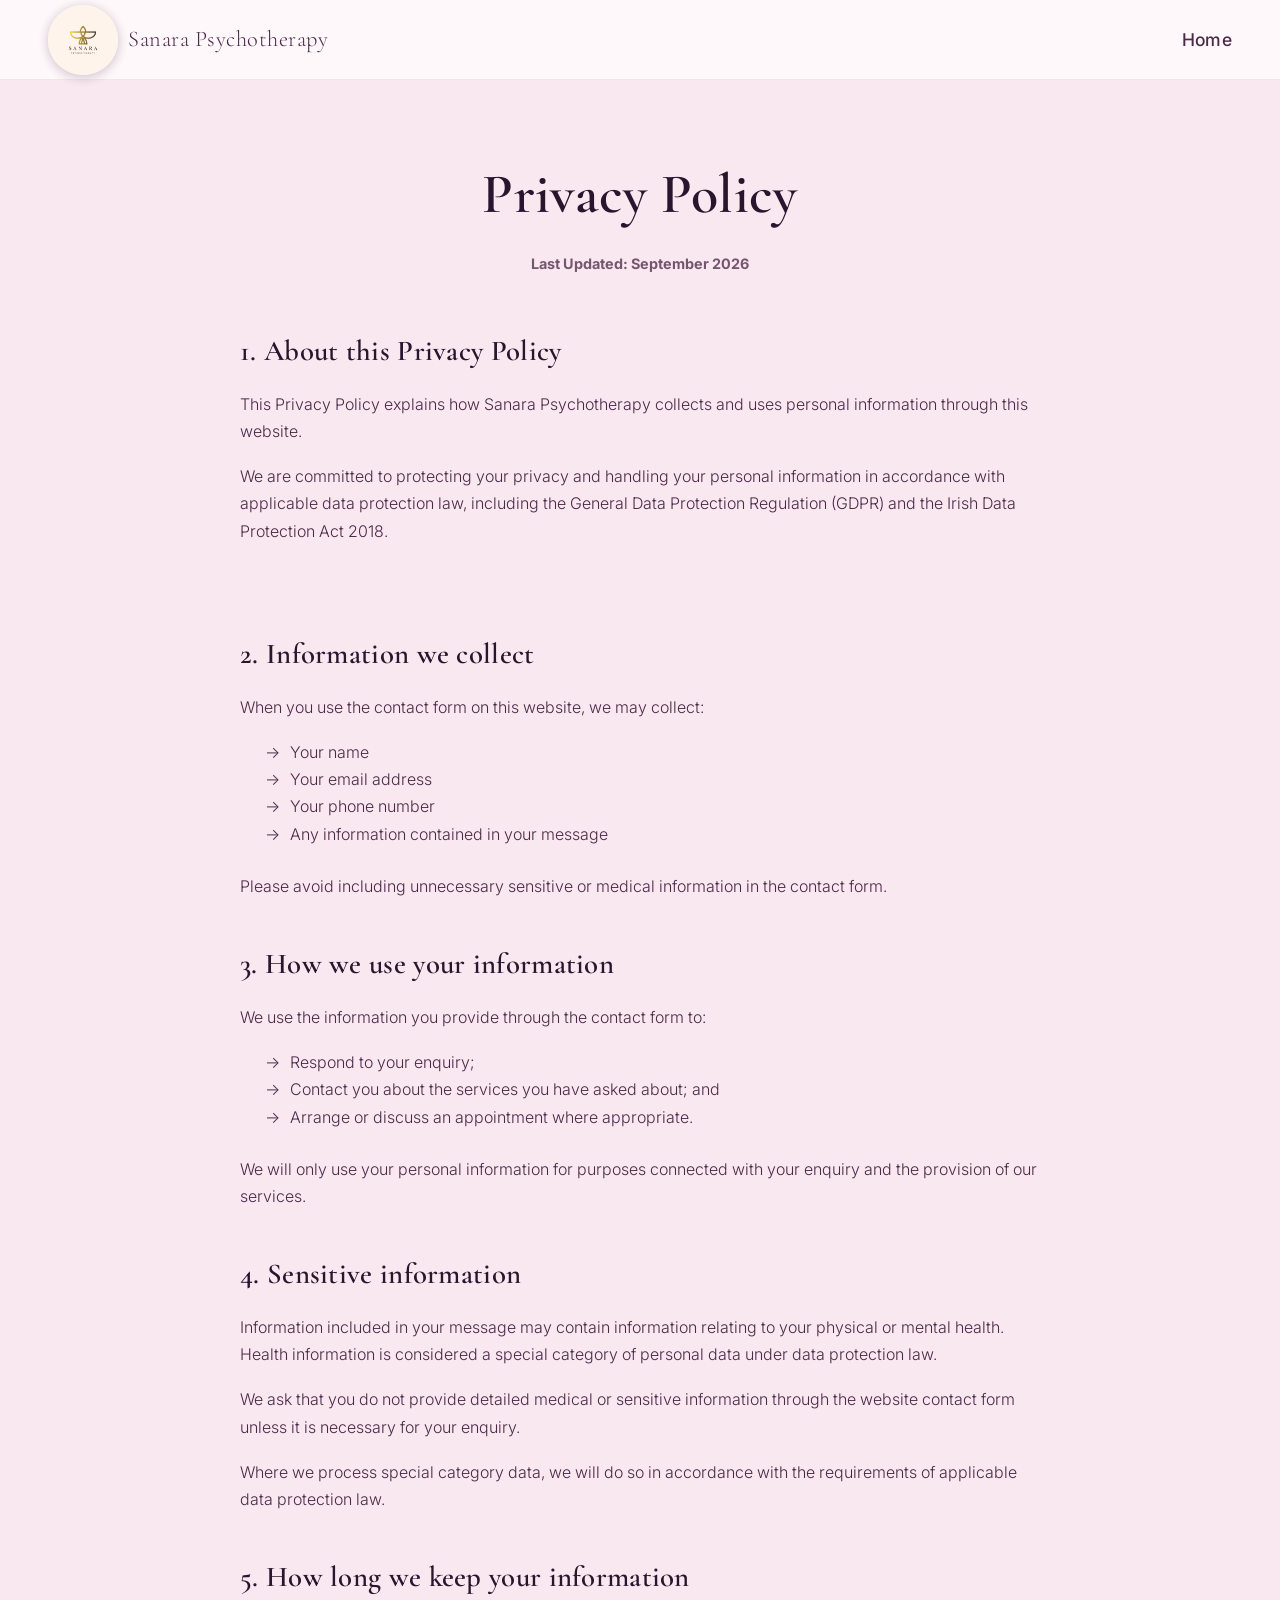
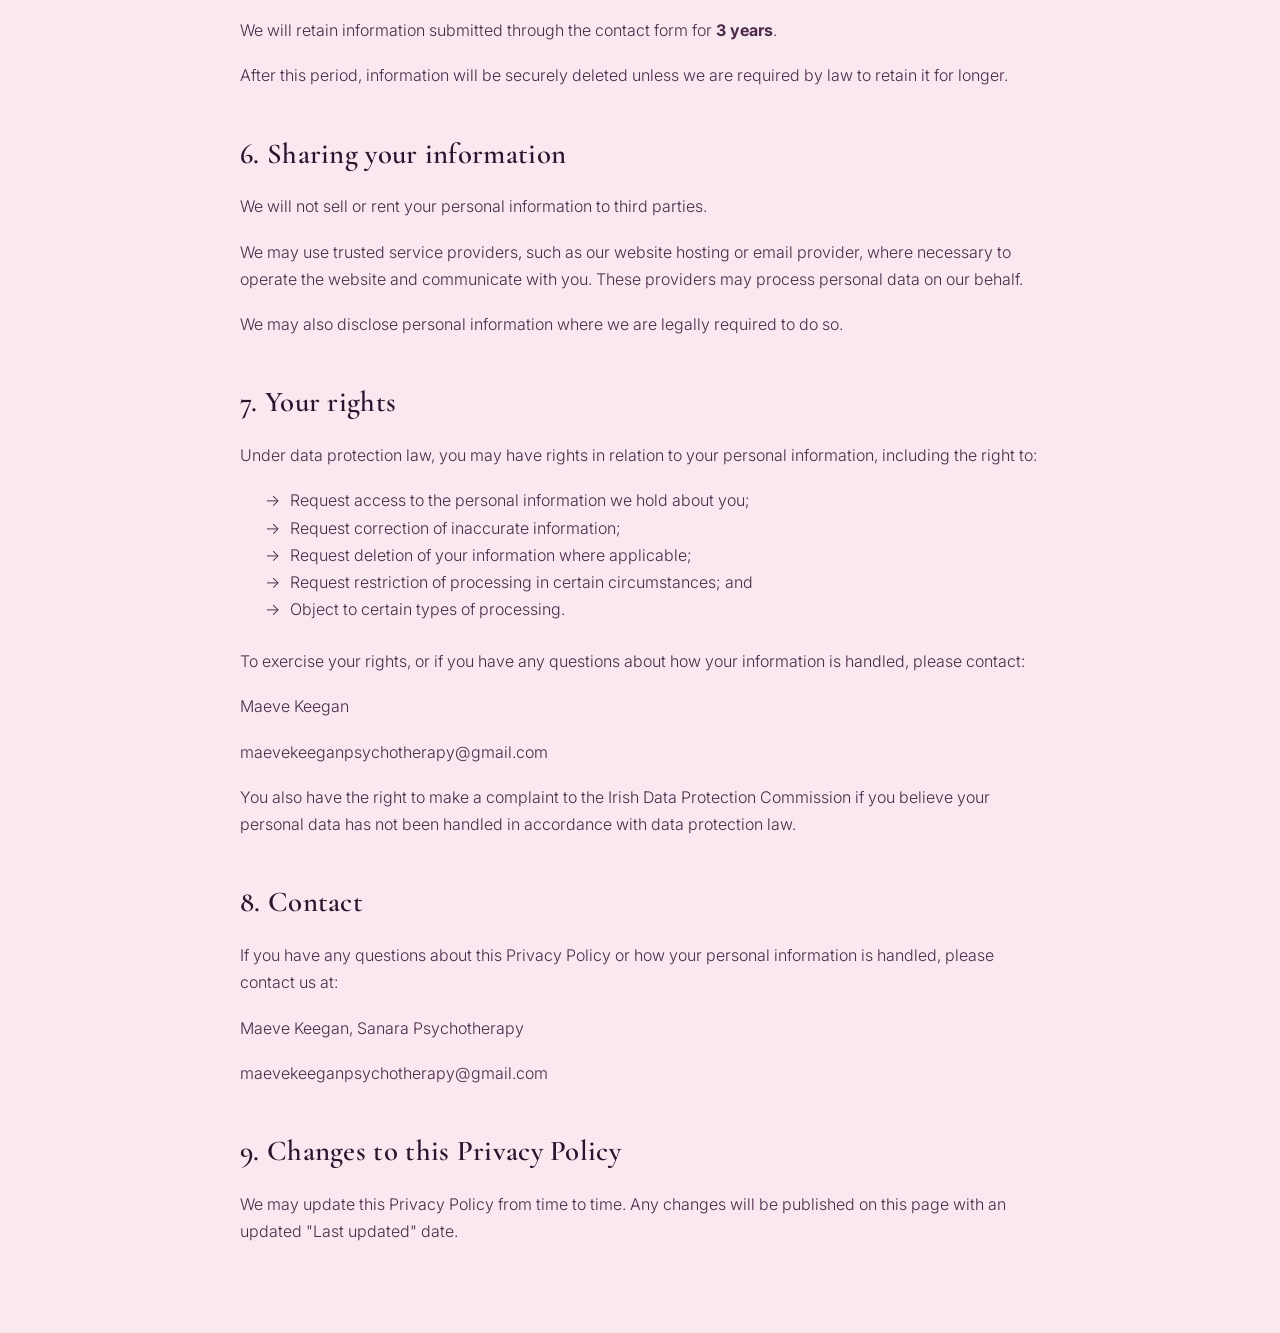
==== commit aae21f27: "viewport" ====
--- a/privacypolicy.html
+++ b/privacypolicy.html
@@ -3,6 +3,7 @@
 <head>
   <meta charset="UTF-8" />
   <link rel="stylesheet" href="styles.css">
+  <meta name="viewport" content="width=device-width, initial-scale=1">
   
   <link rel="preconnect" href="https://fonts.googleapis.com">
   <link rel="preconnect" href="https://fonts.gstatic.com" crossorigin>
--- a/styles.css
+++ b/styles.css
@@ -1,7 +1,7 @@
 *{
   margin:0;
   padding:0;
-  box-sizing:border-box;
+  box-sizing:border-box; 
 }
 
 html{
@@ -86,7 +86,7 @@
       position:fixed;
       top:0;
       width:100%;
-      height:60px;
+      height:80px;
       background:#fff8fb;
       backdrop-filter:blur(14px);
       display:flex;
@@ -98,20 +98,21 @@
     }
 
     .nav-logo img{
-    height:55px;
-    width:auto;
-    opacity:0.95;
-    object-fit:contain;
-    border-radius:50%;
+      height:70px;
+      width:auto;
+      opacity:0.95;
+      object-fit:contain;
+      box-shadow:0 2px 12px rgba(41,21,45,0.25);
+      border-radius:50%;
   }
 
     .nav-logo{
-    display:flex;
-    align-items:center;
-    gap:10px;
-    font-family:'Cormorant Garamond', serif;
-    font-size:1.2rem;
-    letter-spacing:0.5px;
+      display:flex;
+      align-items:center;
+      gap:10px;
+      font-family:'Cormorant Garamond', serif;
+      font-size:1.4rem;
+      letter-spacing:0.5px;
     }
 
     .nav-links{
@@ -126,7 +127,7 @@
     .nav-links a{
       position:relative;
       font-weight:500;
-      font-size:0.95rem;
+      font-size:1.1rem;
       letter-spacing:0.3px;
     }
     
@@ -182,13 +183,14 @@
       border-radius: 50%;
       margin:0 auto 30px;
       margin-top: 10px;
+      box-shadow:0 2px 12px rgba(41,21,45,0.25);
     }
 
     .hero{
       position:relative;
       min-height:90vh;
       background:
-        url('images/beach2.jpg') center/cover no-repeat;
+        url('images/lake.jpg') center/cover no-repeat;
       display:flex;
       align-items:center;
       justify-content:center;
@@ -202,7 +204,9 @@
       content:"";
       position:absolute;
       inset:0;
-      background:rgba(255,248,251,0.35);
+      /* darker overlay */
+      /* background:rgba(41,21,45,0.28); */
+      background:rgba(255,248,251,0.15);
       z-index:-1;
     }
 
@@ -216,7 +220,7 @@
       font-size:2.6rem;
       color:white;
       margin-bottom:12px;
-      text-shadow:0 2px 12px rgba(41,21,45,0.25);
+      text-shadow:0 2px 12px rgba(41,21,45,0.75);
       line-height:1.1;
     }
 
@@ -224,8 +228,13 @@
       font-size:1.3rem;
       margin-bottom:35px;
       font-style:italic;
-      text-shadow:0 2px 12px rgba(41,21,45,0.25);
-      color:#f4f4f4;
+      text-shadow:0 3px 10px rgba(41,21,45,0.95);
+      /* text-shadow:
+    -1px -1px 0 rgba(0,0,0,0.55),
+     1px -1px 0 rgba(0,0,0,0.55),
+    -1px  1px 0 rgba(0,0,0,0.55),
+     1px  1px 0 rgba(0,0,0,0.55); */
+      color:white;
     }
 
 /* INTRO */
@@ -294,7 +303,11 @@
   }
 
 .qual-images {
-  width:180px;
+  display: grid;
+  grid-template-columns: repeat(2, 1fr);
+  column-gap:5px;
+  width:280px;
+  align-items:center;
 }
 
 .qual-images img {
@@ -470,26 +483,6 @@
   background: rgba(75, 41, 72, 0.03);
 }
 
-/* mobile help cards */
-
-@media (max-width: 768px) {
-
-  .help-grid {
-    grid-template-columns: 1fr;
-    gap: 12px;
-  }
-
-  .help-header {
-    padding: 20px;
-    font-size: 1.35rem;
-  }
-
-  .help-content p {
-    padding-left: 20px;
-    padding-right: 20px;
-  }
-}
-
 /* CTA */
 
 .cta{
@@ -576,6 +569,7 @@
     border:none;
     border-radius:14px;
     font-family:'Cormorant', serif;
+    font-weight: bold;
   }
 
       input:focus,
@@ -637,11 +631,17 @@
   transform: scale(1.1);
 }
 
+.footer-link:hover {
+  color: #752b6d;
+  transform: scale(1.1);
+  transition: all 0.3s ease;
+}
+
 /* PRIVACY POLICY */
 
 .privacypolicy {
   background: #f9e8f0;
-  padding: 90px 20px;
+  padding: 70px 20px;
 }
 
 .privacypolicy h1 {
@@ -675,6 +675,130 @@
 }
 
 .privacypolicy ul {
+  list-style: none;
   padding-left: 25px;
   margin-bottom: 25px;
 }
+
+.privacypolicy li::before {
+    content: "→";
+    margin-right: 10px;
+}
+
+/* MOBILE */
+
+@media (max-width: 900px) {
+
+  .section-title {
+    font-size: 2.5rem;
+  }
+
+  section {
+    padding: 80px 0;
+  }
+  
+  nav {
+    height: 60px;
+    padding: 0 20px;
+  }
+
+  .nav-links {
+    display: none;
+  }
+
+  .hamburger {
+    display: flex;
+  }
+
+  .mobile-menu {
+    position: absolute;
+    top: 60px;
+    right: 20px;
+    width: 200px;
+    background: #fff8fb;
+    display: flex;
+    flex-direction: column;
+    padding: 10px;
+    box-shadow: 0 10px 20px rgba(0,0,0,0.08);
+
+    opacity: 0;
+    visibility: hidden;
+    transform: translateY(-10px);
+    transition: all 0.3s ease;
+  }
+
+  .mobile-menu.open {
+    opacity: 1;
+    visibility: visible;
+    transform: translateY(0);
+  }
+
+  .mobile-menu a {
+    padding: 14px 10px;
+    font-size: 1rem;
+    border-bottom: 1px solid rgba(75,41,72,0.1);
+  }
+
+  .mobile-menu a:last-child {
+    border-bottom: none;
+  }
+
+  .hero {
+    min-height: 55vh;
+    padding: 80px 20px 60px;
+  }
+
+  .hero h1 {
+    font-size: 3.5rem;
+  }
+
+  .logo {
+    width: 140px;
+    height: 140px;
+  }
+
+  .about-image {
+    float: none;
+    width: 100%;
+    margin: 0 0 30px 0;
+  }
+
+  .qual-grid {
+    grid-template-columns: 1fr;
+  }
+
+  .why-sanara-layout {
+    grid-template-columns: 1fr;
+  }
+
+  .help-grid {
+    grid-template-columns: 1fr;
+  }
+
+  .room-image {
+    float: none;
+    width: 100%;
+    margin: 0 0 30px 0;
+  }
+
+  .contact-wrapper {
+    grid-template-columns: 1fr;
+  }
+
+
+  .about-image img,
+  .cblossom-image img,
+  .room-image img {
+    width: 100%;
+  }
+
+
+  .qual-images {
+    width: 100%;
+    max-width: 280px;
+  }
+
+}
+
+
+
